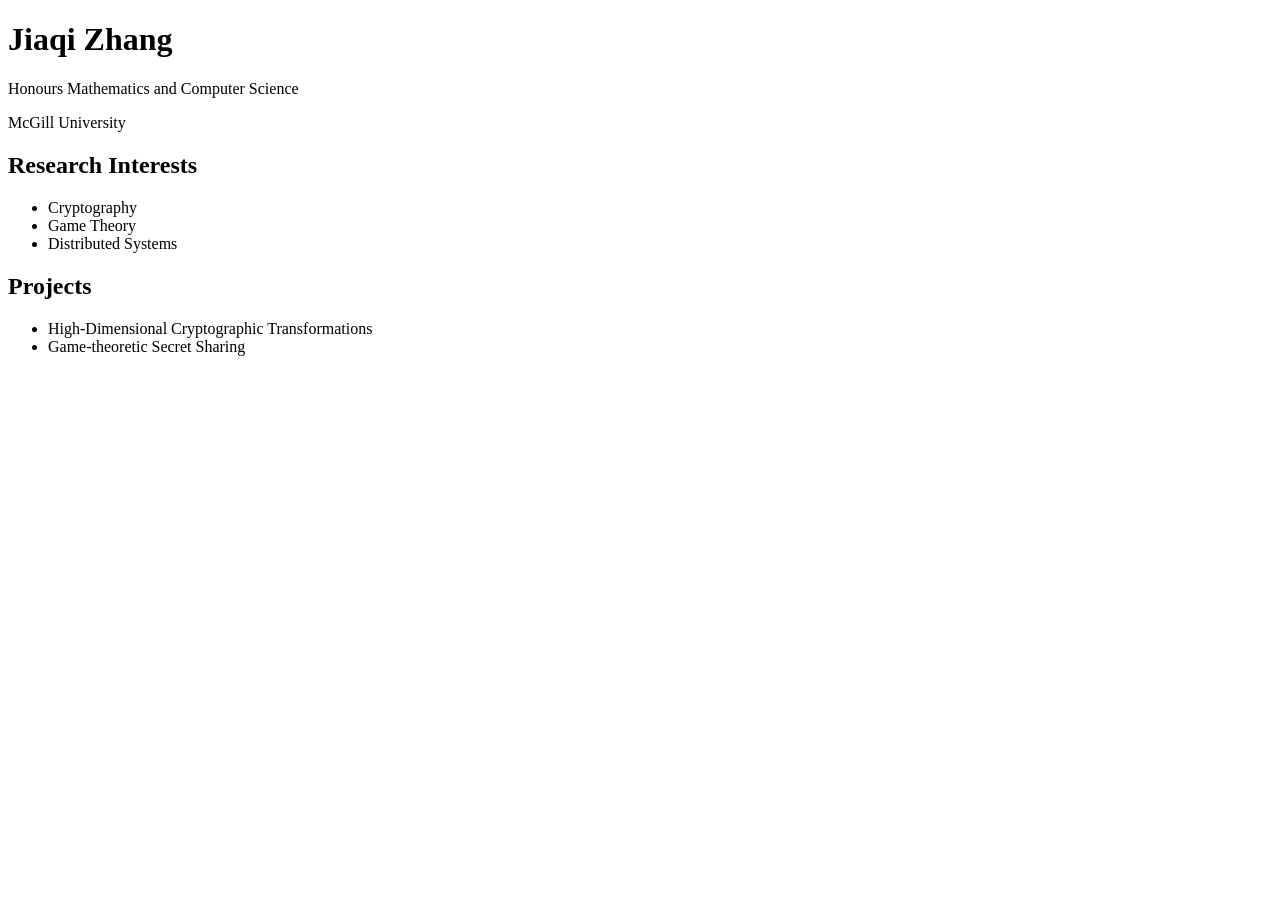
==== index.html @ fd94119b "Add index.html with personal information and interests" ====
<!DOCTYPE html>
<html>
<head>
<title>Jiaqi Zhang</title>
</head>

<body>

<h1>Jiaqi Zhang</h1>

<p>Honours Mathematics and Computer Science</p>
<p>McGill University</p>

<h2>Research Interests</h2>
<ul>
<li>Cryptography</li>
<li>Game Theory</li>
<li>Distributed Systems</li>
</ul>

<h2>Projects</h2>
<ul>
<li>High-Dimensional Cryptographic Transformations</li>
<li>Game-theoretic Secret Sharing</li>
</ul>

</body>
</html>
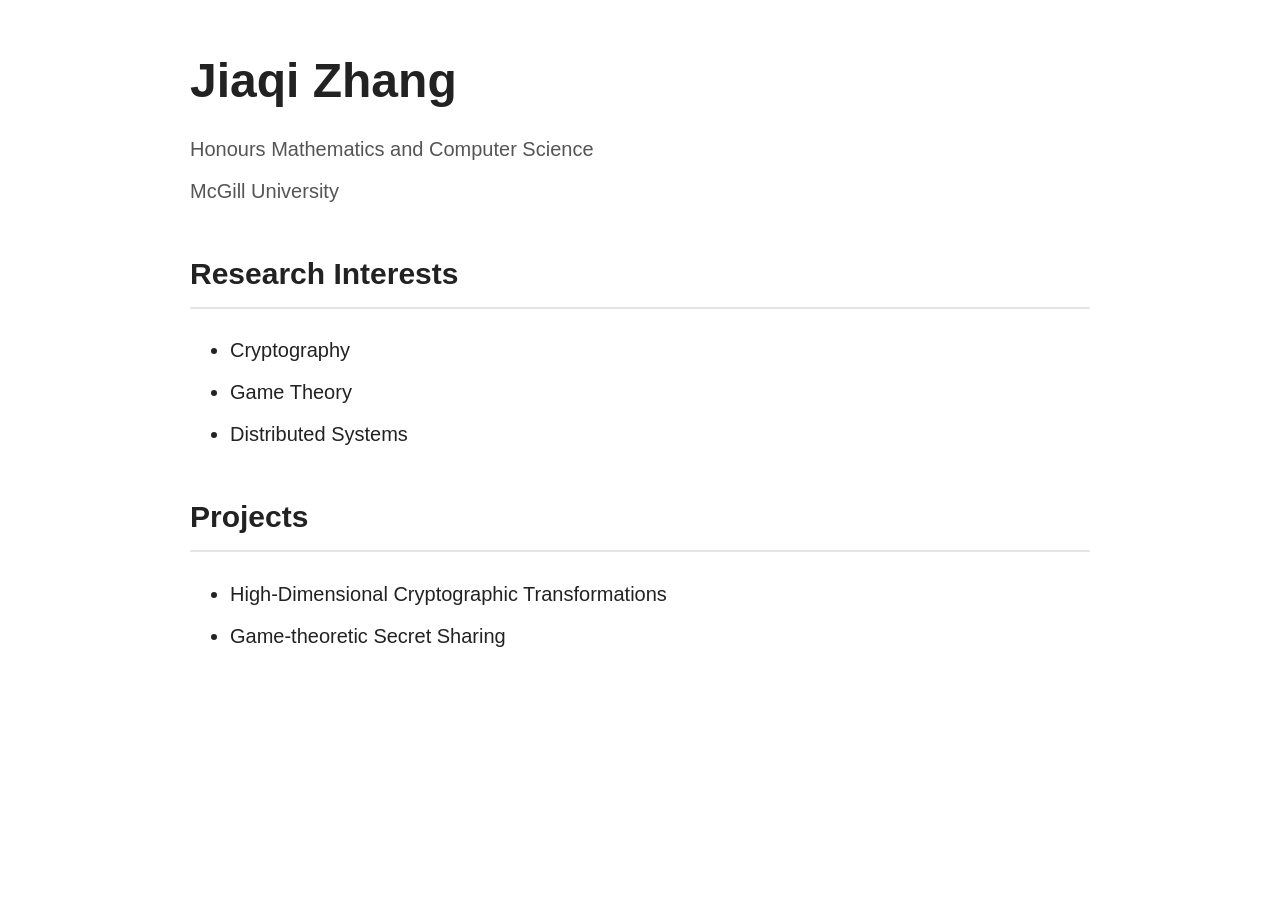
==== commit 80cce584: "Refactor HTML structure and add styles" ====
--- a/index.html
+++ b/index.html
@@ -1,28 +1,72 @@
 <!DOCTYPE html>
-<html>
+<html lang="en">
 <head>
-<title>Jiaqi Zhang</title>
+  <meta charset="UTF-8" />
+  <meta name="viewport" content="width=device-width, initial-scale=1.0" />
+  <title>Jiaqi Zhang</title>
+  <style>
+    body {
+      font-family: Arial, sans-serif;
+      max-width: 900px;
+      margin: 40px auto;
+      padding: 0 20px;
+      line-height: 1.7;
+      color: #222;
+      background-color: #ffffff;
+    }
+
+    h1 {
+      font-size: 48px;
+      margin-bottom: 10px;
+    }
+
+    h2 {
+      margin-top: 40px;
+      font-size: 30px;
+      border-bottom: 2px solid #e5e5e5;
+      padding-bottom: 8px;
+    }
+
+    p {
+      font-size: 20px;
+      margin: 8px 0;
+    }
+
+    li {
+      font-size: 20px;
+      margin: 8px 0;
+    }
+
+    .subtitle {
+      color: #555;
+      margin-bottom: 8px;
+    }
+
+    .section {
+      margin-top: 30px;
+    }
+  </style>
 </head>
+<body>
+  <h1>Jiaqi Zhang</h1>
+  <p class="subtitle">Honours Mathematics and Computer Science</p>
+  <p class="subtitle">McGill University</p>
 
-<body>
+  <div class="section">
+    <h2>Research Interests</h2>
+    <ul>
+      <li>Cryptography</li>
+      <li>Game Theory</li>
+      <li>Distributed Systems</li>
+    </ul>
+  </div>
 
-<h1>Jiaqi Zhang</h1>
-
-<p>Honours Mathematics and Computer Science</p>
-<p>McGill University</p>
-
-<h2>Research Interests</h2>
-<ul>
-<li>Cryptography</li>
-<li>Game Theory</li>
-<li>Distributed Systems</li>
-</ul>
-
-<h2>Projects</h2>
-<ul>
-<li>High-Dimensional Cryptographic Transformations</li>
-<li>Game-theoretic Secret Sharing</li>
-</ul>
-
+  <div class="section">
+    <h2>Projects</h2>
+    <ul>
+      <li>High-Dimensional Cryptographic Transformations</li>
+      <li>Game-theoretic Secret Sharing</li>
+    </ul>
+  </div>
 </body>
 </html>
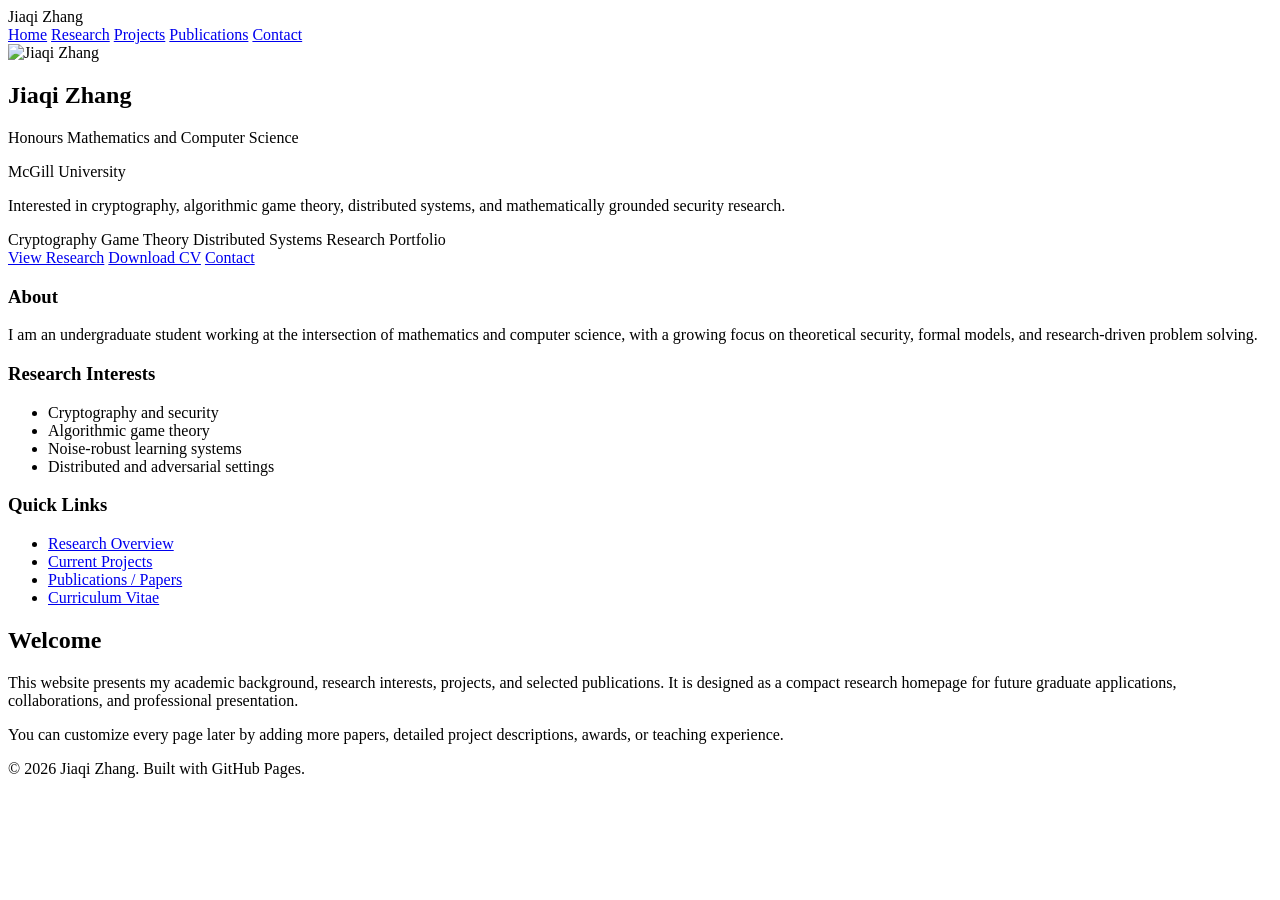
==== commit 98cc3f06: "Revamp index.html with navigation and content sections Added navigation bar and updated title. Enhan" ====
--- a/index.html
+++ b/index.html
@@ -3,70 +3,100 @@
 <head>
   <meta charset="UTF-8" />
   <meta name="viewport" content="width=device-width, initial-scale=1.0" />
-  <title>Jiaqi Zhang</title>
-  <style>
-    body {
-      font-family: Arial, sans-serif;
-      max-width: 900px;
-      margin: 40px auto;
-      padding: 0 20px;
-      line-height: 1.7;
-      color: #222;
-      background-color: #ffffff;
-    }
-
-    h1 {
-      font-size: 48px;
-      margin-bottom: 10px;
-    }
-
-    h2 {
-      margin-top: 40px;
-      font-size: 30px;
-      border-bottom: 2px solid #e5e5e5;
-      padding-bottom: 8px;
-    }
-
-    p {
-      font-size: 20px;
-      margin: 8px 0;
-    }
-
-    li {
-      font-size: 20px;
-      margin: 8px 0;
-    }
-
-    .subtitle {
-      color: #555;
-      margin-bottom: 8px;
-    }
-
-    .section {
-      margin-top: 30px;
-    }
-  </style>
+  <title>Jiaqi Zhang | Home</title>
+  <link rel="stylesheet" href="style.css" />
 </head>
 <body>
-  <h1>Jiaqi Zhang</h1>
-  <p class="subtitle">Honours Mathematics and Computer Science</p>
-  <p class="subtitle">McGill University</p>
+  <header class="navbar">
+    <div class="container nav-inner">
+      <div class="brand">Jiaqi <span>Zhang</span></div>
+      <nav class="nav-links">
+        <a class="nav-btn active" href="index.html">Home</a>
+        <a class="nav-btn" href="research.html">Research</a>
+        <a class="nav-btn" href="projects.html">Projects</a>
+        <a class="nav-btn" href="publications.html">Publications</a>
+        <a class="nav-btn" href="contact.html">Contact</a>
+      </nav>
+    </div>
+  </header>
 
-  <div class="section">
-    <h2>Research Interests</h2>
-    <ul>
-      <li>Cryptography</li>
-      <li>Game Theory</li>
-      <li>Distributed Systems</li>
-    </ul>
-  </div>
+  <main>
+    <section class="hero">
+      <div class="container hero-grid">
+        <img src="photo.jpg" alt="Jiaqi Zhang" class="profile-pic" />
 
-  <div class="section">
-    <h2>Projects</h2>
-    <ul>
-      <li>High-Dimensional Cryptographic Transformations</li>
-      <li>Game-theoretic Secret Sharing</li>
-    </ul>
-  </div>
+        <div class="hero-card">
+          <h1>Jiaqi <span>Zhang</span></h1>
+          <p class="subtitle">Honours Mathematics and Computer Science</p>
+          <p class="subtitle">McGill University</p>
+          <p class="subtitle">
+            Interested in cryptography, algorithmic game theory, distributed systems, and mathematically grounded security research.
+          </p>
+
+          <div class="tag-row">
+            <span class="tag">Cryptography</span>
+            <span class="tag">Game Theory</span>
+            <span class="tag">Distributed Systems</span>
+            <span class="tag">Research Portfolio</span>
+          </div>
+
+          <div class="cta-row">
+            <a class="btn-primary" href="research.html">View Research</a>
+            <a class="btn-secondary" href="cv.pdf">Download CV</a>
+            <a class="btn-secondary" href="contact.html">Contact</a>
+          </div>
+        </div>
+      </div>
+    </section>
+
+    <section class="section">
+      <div class="container grid-3">
+        <div class="card">
+          <h3>About</h3>
+          <p>
+            I am an undergraduate student working at the intersection of mathematics and computer science, with a growing focus on theoretical security, formal models, and research-driven problem solving.
+          </p>
+        </div>
+
+        <div class="card">
+          <h3>Research Interests</h3>
+          <ul class="list-clean">
+            <li>Cryptography and security</li>
+            <li>Algorithmic game theory</li>
+            <li>Noise-robust learning systems</li>
+            <li>Distributed and adversarial settings</li>
+          </ul>
+        </div>
+
+        <div class="card">
+          <h3>Quick Links</h3>
+          <ul class="list-clean">
+            <li><a href="research.html">Research Overview</a></li>
+            <li><a href="projects.html">Current Projects</a></li>
+            <li><a href="publications.html">Publications / Papers</a></li>
+            <li><a href="cv.pdf">Curriculum Vitae</a></li>
+          </ul>
+        </div>
+      </div>
+    </section>
+
+    <section class="section">
+      <div class="container card">
+        <h2>Welcome</h2>
+        <p>
+          This website presents my academic background, research interests, projects, and selected publications. It is designed as a compact research homepage for future graduate applications, collaborations, and professional presentation.
+        </p>
+        <p class="muted">
+          You can customize every page later by adding more papers, detailed project descriptions, awards, or teaching experience.
+        </p>
+      </div>
+    </section>
+  </main>
+
+  <footer class="footer">
+    <div class="container">
+      © 2026 Jiaqi Zhang. Built with GitHub Pages.
+    </div>
+  </footer>
 </body>
 </html>
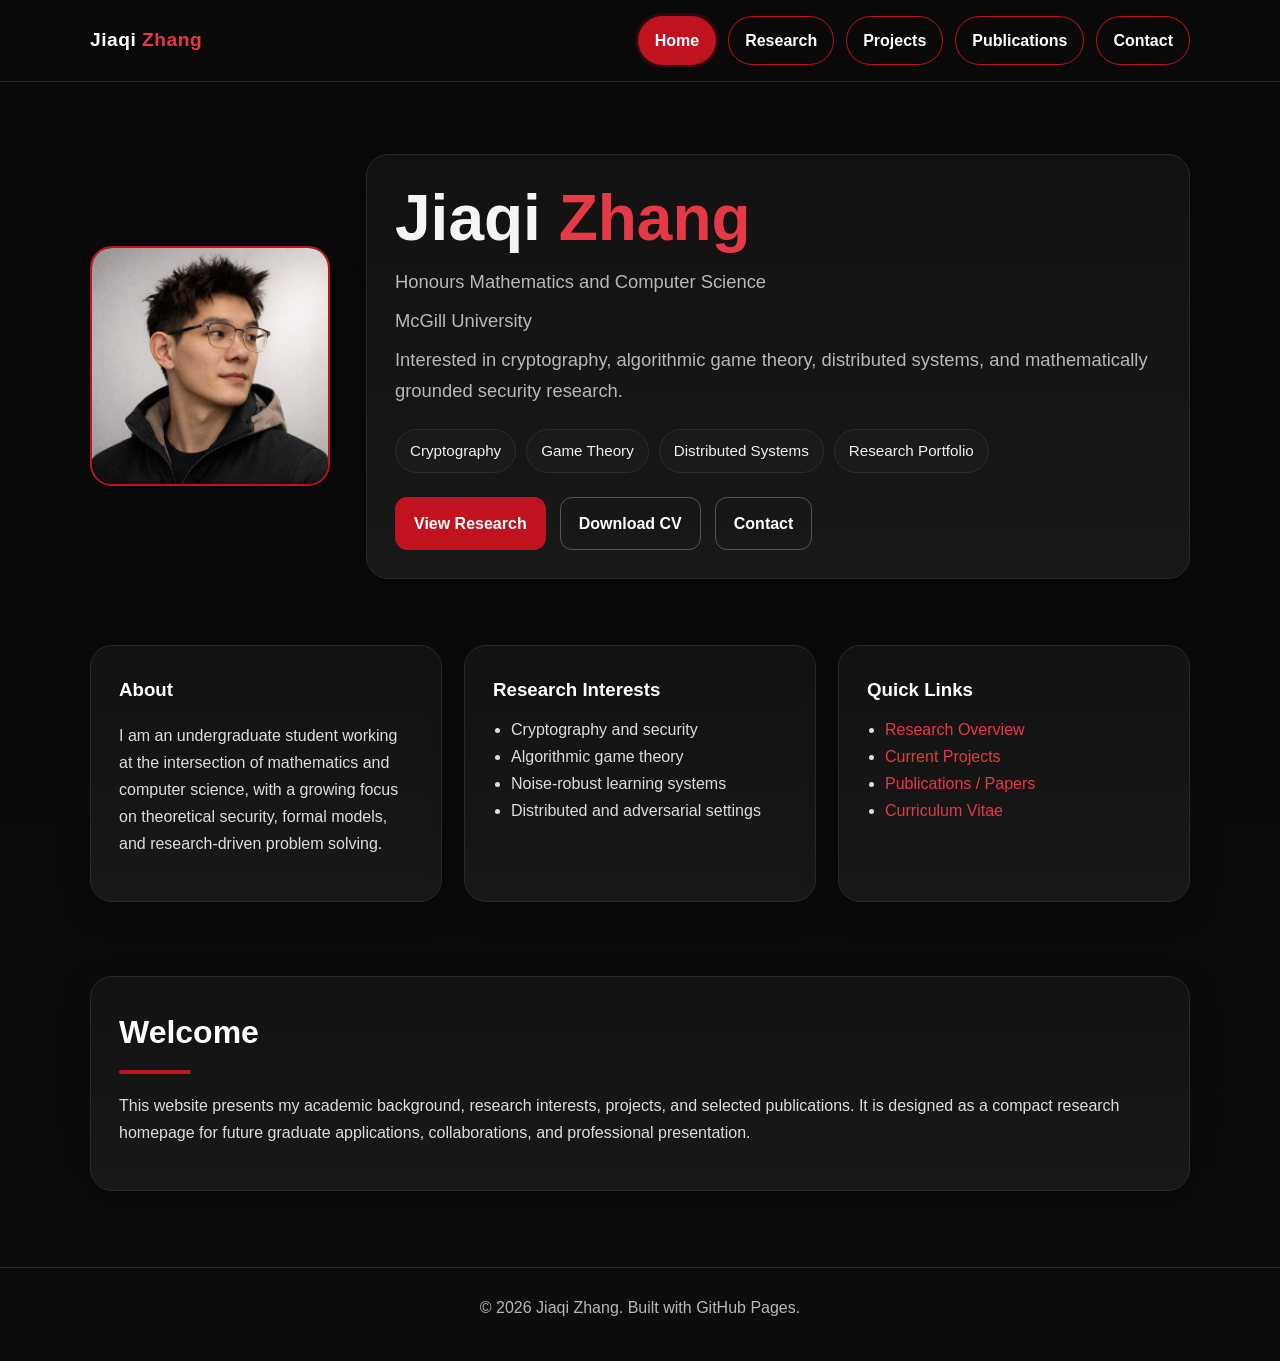
==== commit b3e330f7: "Update index.html" ====
--- a/index.html
+++ b/index.html
@@ -87,7 +87,6 @@
           This website presents my academic background, research interests, projects, and selected publications. It is designed as a compact research homepage for future graduate applications, collaborations, and professional presentation.
         </p>
         <p class="muted">
-          You can customize every page later by adding more papers, detailed project descriptions, awards, or teaching experience.
         </p>
       </div>
     </section>
--- a/style.css
+++ b/style.css
@@ -0,0 +1,292 @@
+:root {
+  --bg: #0b0b0b;
+  --panel: #121212;
+  --panel-2: #181818;
+  --text: #f5f5f5;
+  --muted: #b8b8b8;
+  --red: #c1121f;
+  --red-2: #e63946;
+  --border: #2a2a2a;
+  --shadow: 0 10px 30px rgba(0, 0, 0, 0.35);
+}
+
+* {
+  box-sizing: border-box;
+}
+
+html {
+  scroll-behavior: smooth;
+}
+
+body {
+  margin: 0;
+  font-family: "Segoe UI", Arial, sans-serif;
+  background: linear-gradient(180deg, #090909 0%, #0d0d0d 100%);
+  color: var(--text);
+  line-height: 1.7;
+}
+
+a {
+  color: var(--red-2);
+  text-decoration: none;
+}
+
+a:hover {
+  color: #ff6b6b;
+}
+
+.container {
+  width: min(1100px, 92%);
+  margin: 0 auto;
+}
+
+.navbar {
+  position: sticky;
+  top: 0;
+  z-index: 1000;
+  background: rgba(10, 10, 10, 0.92);
+  backdrop-filter: blur(10px);
+  border-bottom: 1px solid var(--border);
+}
+
+.nav-inner {
+  display: flex;
+  justify-content: space-between;
+  align-items: center;
+  gap: 20px;
+  padding: 16px 0;
+}
+
+.brand {
+  font-size: 1.2rem;
+  font-weight: 700;
+  letter-spacing: 0.5px;
+  color: white;
+}
+
+.brand span {
+  color: var(--red-2);
+}
+
+.nav-links {
+  display: flex;
+  gap: 12px;
+  flex-wrap: wrap;
+}
+
+.nav-btn {
+  display: inline-block;
+  padding: 10px 16px;
+  border: 1px solid var(--red);
+  border-radius: 999px;
+  color: white;
+  background: transparent;
+  transition: 0.25s ease;
+  font-weight: 600;
+}
+
+.nav-btn:hover,
+.nav-btn.active {
+  background: var(--red);
+  color: white;
+  box-shadow: 0 0 0 3px rgba(193, 18, 31, 0.18);
+}
+
+.hero {
+  padding: 72px 0 48px;
+}
+
+.hero-grid {
+  display: grid;
+  grid-template-columns: 240px 1fr;
+  gap: 36px;
+  align-items: center;
+}
+
+.profile-pic {
+  width: 100%;
+  max-width: 240px;
+  aspect-ratio: 1 / 1;
+  object-fit: cover;
+  border-radius: 22px;
+  border: 2px solid var(--red);
+  box-shadow: var(--shadow);
+  background: #111;
+}
+
+.hero-card,
+.card {
+  background: linear-gradient(180deg, var(--panel), var(--panel-2));
+  border: 1px solid var(--border);
+  border-radius: 22px;
+  padding: 28px;
+  box-shadow: var(--shadow);
+}
+
+.hero h1 {
+  font-size: clamp(2.3rem, 5vw, 4rem);
+  line-height: 1.1;
+  margin: 0 0 12px;
+}
+
+.hero h1 span {
+  color: var(--red-2);
+}
+
+.subtitle {
+  color: var(--muted);
+  font-size: 1.15rem;
+  margin: 8px 0;
+}
+
+.tag-row {
+  display: flex;
+  flex-wrap: wrap;
+  gap: 10px;
+  margin: 22px 0 0;
+}
+
+.tag {
+  padding: 8px 14px;
+  border-radius: 999px;
+  background: #1a1a1a;
+  border: 1px solid #2d2d2d;
+  color: #f0f0f0;
+  font-size: 0.95rem;
+}
+
+.cta-row {
+  display: flex;
+  flex-wrap: wrap;
+  gap: 14px;
+  margin-top: 24px;
+}
+
+.btn-primary,
+.btn-secondary {
+  display: inline-block;
+  padding: 12px 18px;
+  border-radius: 12px;
+  font-weight: 700;
+  transition: 0.25s ease;
+}
+
+.btn-primary {
+  background: var(--red);
+  color: white;
+  border: 1px solid var(--red);
+}
+
+.btn-primary:hover {
+  background: var(--red-2);
+  color: white;
+}
+
+.btn-secondary {
+  border: 1px solid #555;
+  color: white;
+  background: transparent;
+}
+
+.btn-secondary:hover {
+  border-color: var(--red-2);
+  color: var(--red-2);
+}
+
+.section {
+  padding: 18px 0 56px;
+}
+
+.section h2 {
+  font-size: 2rem;
+  margin: 0 0 18px;
+  color: white;
+}
+
+.section h2::after {
+  content: "";
+  display: block;
+  width: 72px;
+  height: 4px;
+  margin-top: 10px;
+  border-radius: 999px;
+  background: var(--red);
+}
+
+.grid-2 {
+  display: grid;
+  grid-template-columns: repeat(2, 1fr);
+  gap: 22px;
+}
+
+.grid-3 {
+  display: grid;
+  grid-template-columns: repeat(3, 1fr);
+  gap: 22px;
+}
+
+.card h3 {
+  margin-top: 0;
+  margin-bottom: 10px;
+  color: #fff;
+}
+
+.card p,
+.card li {
+  color: #dddddd;
+}
+
+.muted {
+  color: var(--muted);
+}
+
+.paper-title {
+  color: #fff;
+  font-size: 1.25rem;
+  margin-bottom: 10px;
+}
+
+.paper-meta {
+  color: var(--muted);
+  margin-bottom: 14px;
+  font-size: 0.96rem;
+}
+
+.list-clean {
+  padding-left: 18px;
+  margin: 0;
+}
+
+.footer {
+  border-top: 1px solid var(--border);
+  padding: 26px 0 40px;
+  color: var(--muted);
+  text-align: center;
+  margin-top: 20px;
+}
+
+.highlight {
+  color: var(--red-2);
+  font-weight: 700;
+}
+
+.small {
+  font-size: 0.95rem;
+}
+
+@media (max-width: 900px) {
+  .hero-grid,
+  .grid-2,
+  .grid-3 {
+    grid-template-columns: 1fr;
+  }
+
+  .profile-pic {
+    max-width: 220px;
+  }
+
+  .nav-inner {
+    align-items: flex-start;
+    flex-direction: column;
+  }
+}
